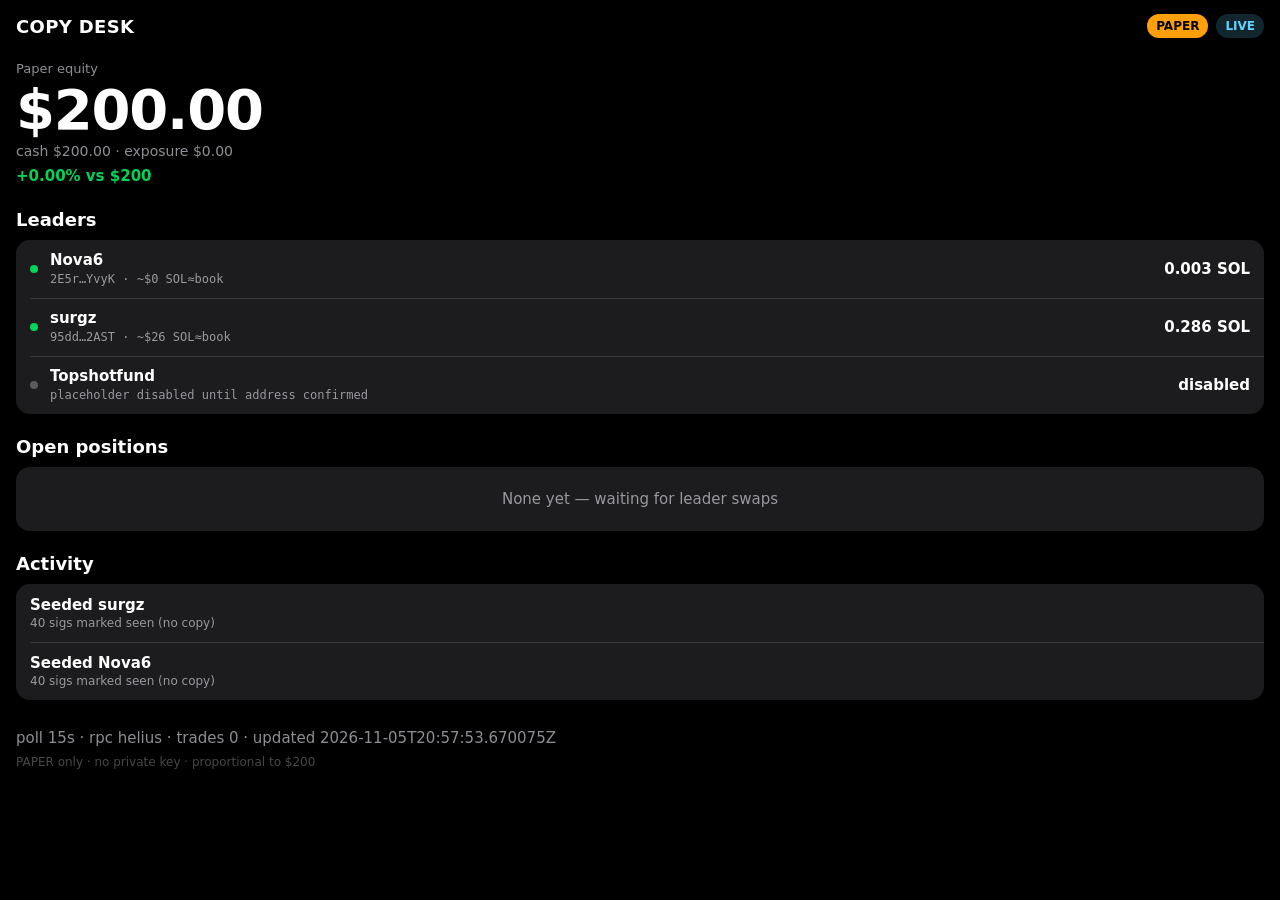
==== copydesk/d/dc-vjR1McxNhMVngVT8BZe5prF2eg2iDd-jC5MIWOZQ/index.html @ dd700f11 "initial COPY DESK PAPER publish" ====
<!doctype html>
<html lang="en">
<head>
<meta charset="utf-8">
<meta name="viewport" content="width=device-width,initial-scale=1,viewport-fit=cover">
<meta name="apple-mobile-web-app-capable" content="yes">
<meta name="apple-mobile-web-app-status-bar-style" content="black">
<meta name="apple-mobile-web-app-title" content="COPY DESK">
<meta name="theme-color" content="#000000">
<meta name="referrer" content="no-referrer">
<link rel="stylesheet" href="app.css">
<title>COPY DESK · PAPER</title>
<script>
/* Relative base for GitHub Pages under /copydesk/d/<path>/ */
window.COPYDESK_BASE = (function(){
  var p = location.pathname;
  if (p.endsWith('/')) return p;
  if (p.endsWith('.html')) return p.replace(/[^/]+$/, '');
  return p.replace(/\/?$/, '/');
})();
</script>
</head>
<body>
<div id="err" class="err" hidden></div>
<header class="top">
  <div class="brand">COPY DESK</div>
  <span class="pill paper">PAPER</span>
  <span class="pill cyan" id="alive">…</span>
</header>
<section class="balwrap">
  <div class="label">Paper equity</div>
  <div class="bal" id="bal">$—</div>
  <div class="sub" id="sub">cash — · exposure —</div>
  <div class="today" id="today"></div>
</section>
<section>
  <h2>Leaders</h2>
  <div class="list" id="leaders"></div>
</section>
<section>
  <h2>Open positions</h2>
  <div class="list" id="positions"><div class="empty-msg">None yet — waiting for leader swaps</div></div>
</section>
<section>
  <h2>Activity</h2>
  <div class="list" id="activity"><div class="empty-msg">No activity</div></div>
</section>
<section class="foot">
  <div class="t2" id="meta"></div>
  <div class="t3">PAPER only · no private key · proportional to $200</div>
</section>
<script src="app.js"></script>
</body>
</html>
---- copydesk/d/dc-vjR1McxNhMVngVT8BZe5prF2eg2iDd-jC5MIWOZQ/app.css ----
:root{--bg:#000;--t1:#fff;--t2:rgba(235,235,245,.6);--t3:rgba(235,235,245,.3);--sep:rgba(84,84,88,.55);
--c1:#1c1c1e;--c2:#2c2c2e;--green:#00d35a;--red:#ff453a;--orange:#ff9f0a;--cyan:#64d2ff;--blue:#0a84ff;
--disp:-apple-system,"SF Pro Display",system-ui,sans-serif;--text:-apple-system,"SF Pro Text",system-ui,sans-serif;--mono:ui-monospace,"SF Mono",Menlo,monospace}
*{box-sizing:border-box;-webkit-tap-highlight-color:transparent}
html,body{margin:0;background:var(--bg);color:var(--t1);font:15px/1.35 var(--text);-webkit-font-smoothing:antialiased}
body{padding:env(safe-area-inset-top) 16px calc(28px + env(safe-area-inset-bottom))}
.err{position:sticky;top:0;z-index:30;background:var(--red);color:#fff;font-size:13px;padding:8px 16px;margin:0 -16px 12px}
.top{display:flex;align-items:center;gap:8px;height:52px}
.brand{font:700 18px var(--disp);letter-spacing:.02em;flex:1}
.pill{display:inline-flex;align-items:center;height:24px;padding:0 9px;border-radius:12px;font-weight:700;font-size:12px}
.paper{background:var(--orange);color:#000}
.cyan{background:rgba(100,210,255,.18);color:var(--cyan)}
.cyan.off{background:var(--c2);color:var(--t3)}
.balwrap{margin:8px 0 18px}
.label{color:var(--t2);font-size:13px}
.bal{font:700 56px/1 var(--disp);letter-spacing:-1.2px;margin:4px 0}
.sub{color:var(--t2);font-size:14px}
.today{font-weight:600;margin-top:6px}
.up{color:var(--green)}.down{color:var(--red)}.t2{color:var(--t2)}.t3{color:var(--t3);font-size:12px;margin-top:6px}
h2{font:600 18px var(--disp);margin:22px 0 10px}
.list{background:var(--c1);border-radius:14px;overflow:hidden}
.row{display:flex;align-items:center;gap:12px;min-height:58px;padding:10px 14px;position:relative}
.row+.row::before{content:"";position:absolute;top:0;left:14px;right:0;height:.5px;background:var(--sep)}
.row .m{flex:1;min-width:0}
.row .m b{display:block;font-weight:600;white-space:nowrap;overflow:hidden;text-overflow:ellipsis}
.row .m span{color:var(--t2);font-size:12px;display:block;white-space:nowrap;overflow:hidden;text-overflow:ellipsis}
.row .v{text-align:right;font-weight:600;font-variant-numeric:tabular-nums;white-space:nowrap}
.dot{width:8px;height:8px;border-radius:4px;background:var(--green);flex:0 0 auto}
.dot.off{background:var(--t3)}.dot.warn{background:var(--orange)}
.empty-msg{color:var(--t2);padding:22px 14px;text-align:center}
.foot{margin:28px 0 8px}
.mono{font-family:var(--mono);font-size:11px}
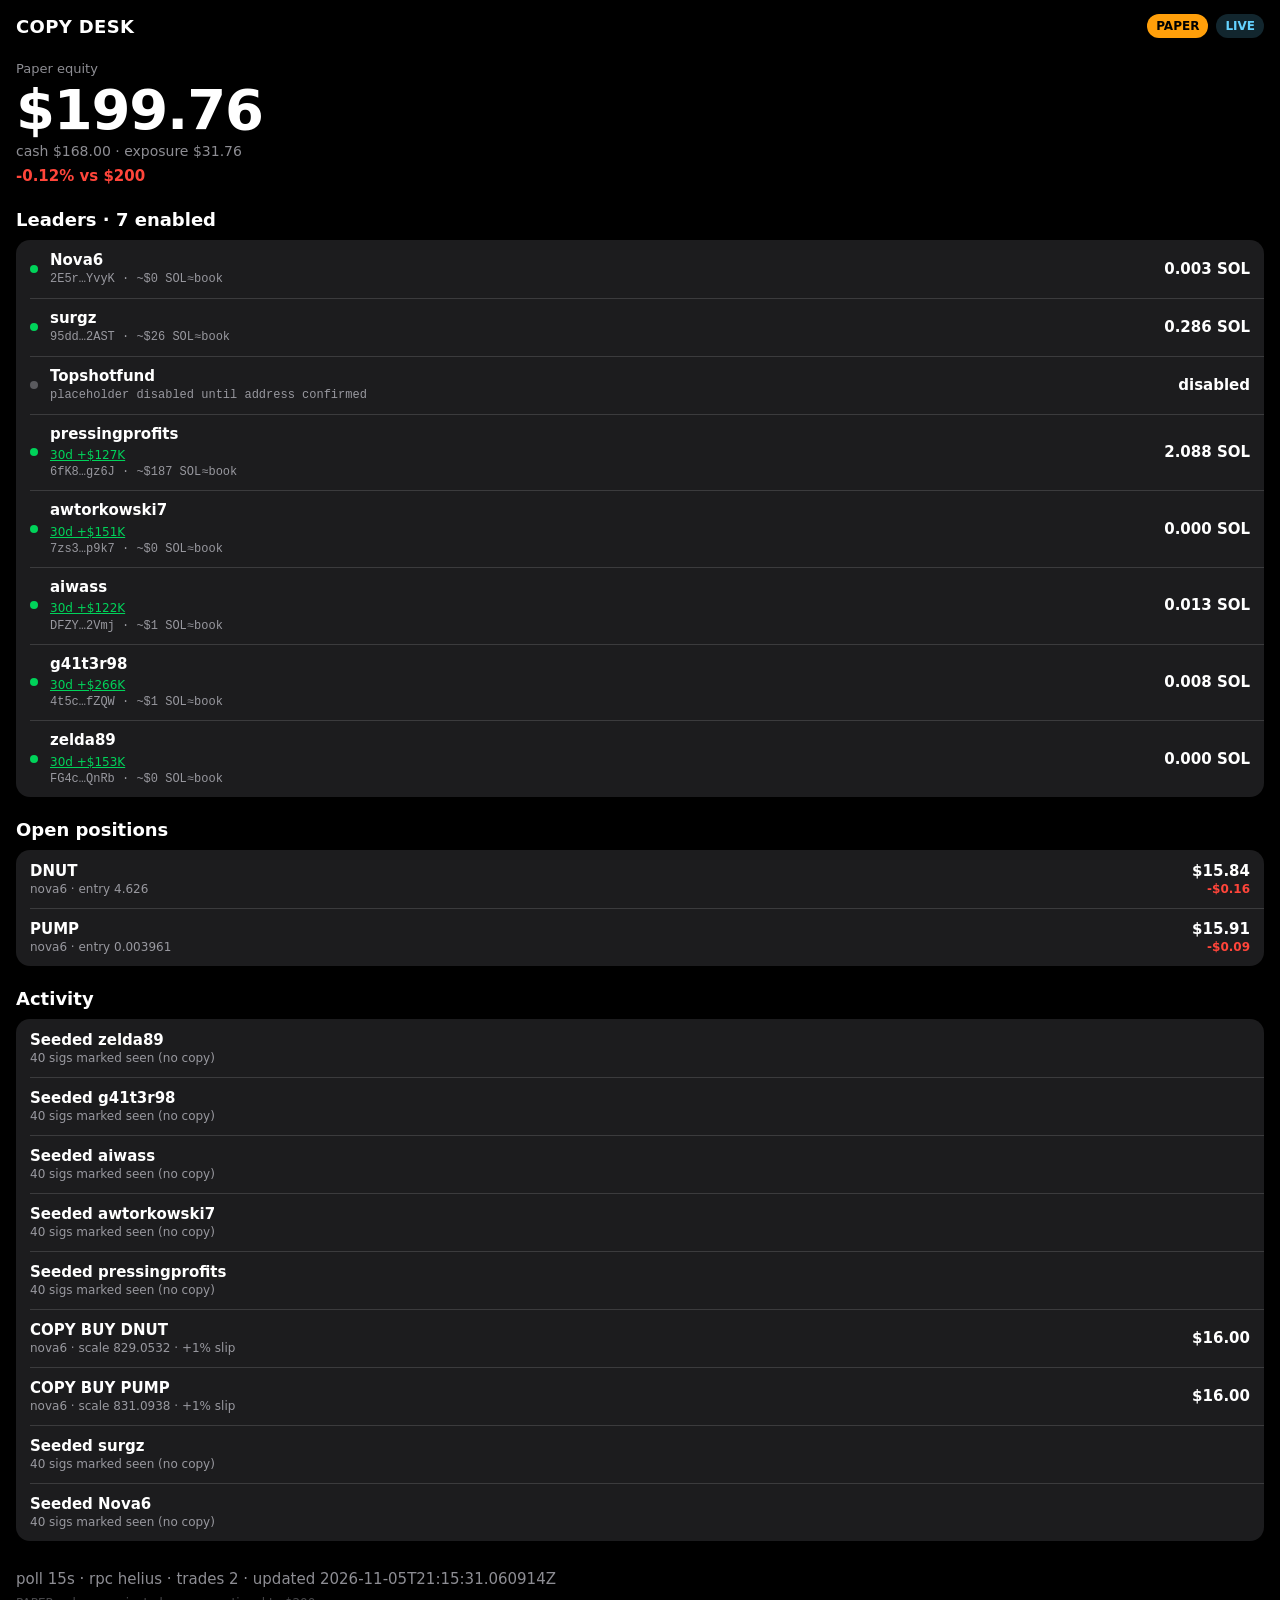
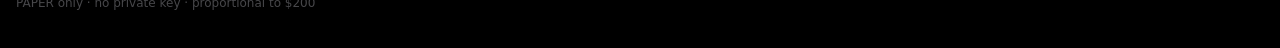
==== commit e27d53d0: "copydesk sync 2026-11-05T16:15:36-05:00" ====
--- a/copydesk/d/dc-vjR1McxNhMVngVT8BZe5prF2eg2iDd-jC5MIWOZQ/index.html
+++ b/copydesk/d/dc-vjR1McxNhMVngVT8BZe5prF2eg2iDd-jC5MIWOZQ/index.html
@@ -34,7 +34,7 @@
   <div class="today" id="today"></div>
 </section>
 <section>
-  <h2>Leaders</h2>
+  <h2 id="leaders-h">Leaders</h2>
   <div class="list" id="leaders"></div>
 </section>
 <section>
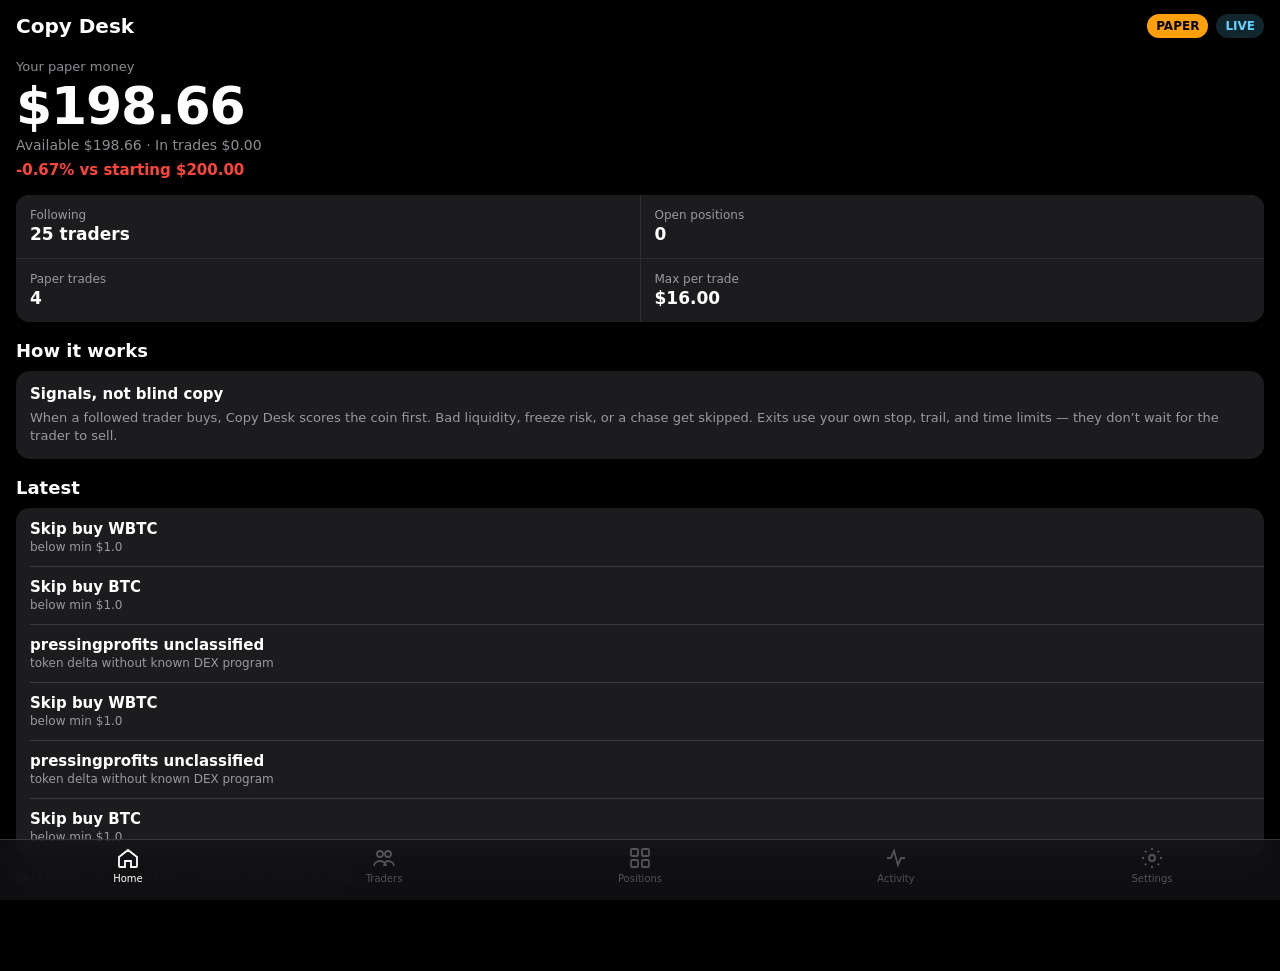
==== commit 913bf144: "copydesk sync 25 leaders + phone UI 2026-11-06T10:21:06-05:00" ====
--- a/copydesk/d/dc-vjR1McxNhMVngVT8BZe5prF2eg2iDd-jC5MIWOZQ/index.html
+++ b/copydesk/d/dc-vjR1McxNhMVngVT8BZe5prF2eg2iDd-jC5MIWOZQ/index.html
@@ -5,13 +5,12 @@
 <meta name="viewport" content="width=device-width,initial-scale=1,viewport-fit=cover">
 <meta name="apple-mobile-web-app-capable" content="yes">
 <meta name="apple-mobile-web-app-status-bar-style" content="black">
-<meta name="apple-mobile-web-app-title" content="COPY DESK">
+<meta name="apple-mobile-web-app-title" content="Copy Desk">
 <meta name="theme-color" content="#000000">
 <meta name="referrer" content="no-referrer">
 <link rel="stylesheet" href="app.css">
-<title>COPY DESK · PAPER</title>
+<title>Copy Desk · PAPER</title>
 <script>
-/* Relative base for GitHub Pages under /copydesk/d/<path>/ */
 window.COPYDESK_BASE = (function(){
   var p = location.pathname;
   if (p.endsWith('/')) return p;
@@ -22,33 +21,29 @@
 </head>
 <body>
 <div id="err" class="err" hidden></div>
-<header class="top">
-  <div class="brand">COPY DESK</div>
-  <span class="pill paper">PAPER</span>
-  <span class="pill cyan" id="alive">…</span>
-</header>
-<section class="balwrap">
-  <div class="label">Paper equity</div>
-  <div class="bal" id="bal">$—</div>
-  <div class="sub" id="sub">cash — · exposure —</div>
-  <div class="today" id="today"></div>
-</section>
-<section>
-  <h2 id="leaders-h">Leaders</h2>
-  <div class="list" id="leaders"></div>
-</section>
-<section>
-  <h2>Open positions</h2>
-  <div class="list" id="positions"><div class="empty-msg">None yet — waiting for leader swaps</div></div>
-</section>
-<section>
-  <h2>Activity</h2>
-  <div class="list" id="activity"><div class="empty-msg">No activity</div></div>
-</section>
-<section class="foot">
-  <div class="t2" id="meta"></div>
-  <div class="t3">PAPER only · no private key · proportional to $200</div>
-</section>
+<main id="view"></main>
+<nav class="tabs" id="tabs">
+  <button data-tab="home" class="on" type="button">
+    <svg viewBox="0 0 24 24"><path d="M3 11l9-7 9 7v9a1 1 0 0 1-1 1h-5v-6H9v6H4a1 1 0 0 1-1-1z"/></svg>
+    <span>Home</span>
+  </button>
+  <button data-tab="traders" type="button">
+    <svg viewBox="0 0 24 24"><circle cx="8" cy="8" r="3"/><circle cx="16" cy="8" r="3"/><path d="M2 20c0-3 3-5 6-5s6 2 6 5M12 20c0-3 2-5 4-5 3 0 6 2 6 5"/></svg>
+    <span>Traders</span>
+  </button>
+  <button data-tab="positions" type="button">
+    <svg viewBox="0 0 24 24"><rect x="3" y="3" width="7" height="7" rx="1"/><rect x="14" y="3" width="7" height="7" rx="1"/><rect x="3" y="14" width="7" height="7" rx="1"/><rect x="14" y="14" width="7" height="7" rx="1"/></svg>
+    <span>Positions</span>
+  </button>
+  <button data-tab="activity" type="button">
+    <svg viewBox="0 0 24 24"><path d="M3 12h4l3-7 4 14 3-7h4"/></svg>
+    <span>Activity</span>
+  </button>
+  <button data-tab="settings" type="button">
+    <svg viewBox="0 0 24 24"><circle cx="12" cy="12" r="3"/><path d="M12 2v2M12 20v2M2 12h2M20 12h2M4.9 4.9l1.4 1.4M17.7 17.7l1.4 1.4M4.9 19.1l1.4-1.4M17.7 6.3l1.4-1.4"/></svg>
+    <span>Settings</span>
+  </button>
+</nav>
 <script src="app.js"></script>
 </body>
 </html>
--- a/copydesk/d/dc-vjR1McxNhMVngVT8BZe5prF2eg2iDd-jC5MIWOZQ/app.css
+++ b/copydesk/d/dc-vjR1McxNhMVngVT8BZe5prF2eg2iDd-jC5MIWOZQ/app.css
@@ -2,22 +2,31 @@
 --c1:#1c1c1e;--c2:#2c2c2e;--green:#00d35a;--red:#ff453a;--orange:#ff9f0a;--cyan:#64d2ff;--blue:#0a84ff;
 --disp:-apple-system,"SF Pro Display",system-ui,sans-serif;--text:-apple-system,"SF Pro Text",system-ui,sans-serif;--mono:ui-monospace,"SF Mono",Menlo,monospace}
 *{box-sizing:border-box;-webkit-tap-highlight-color:transparent}
+[hidden]{display:none!important}
 html,body{margin:0;background:var(--bg);color:var(--t1);font:15px/1.35 var(--text);-webkit-font-smoothing:antialiased}
-body{padding:env(safe-area-inset-top) 16px calc(28px + env(safe-area-inset-bottom))}
-.err{position:sticky;top:0;z-index:30;background:var(--red);color:#fff;font-size:13px;padding:8px 16px;margin:0 -16px 12px}
-.top{display:flex;align-items:center;gap:8px;height:52px}
-.brand{font:700 18px var(--disp);letter-spacing:.02em;flex:1}
+body{padding:env(safe-area-inset-top) 0 calc(84px + env(safe-area-inset-bottom))}
+button{font:inherit;color:inherit;background:none;border:0;padding:0;cursor:pointer}
+a{color:var(--blue);text-decoration:none}
+main{padding:0 16px}
+.err{position:sticky;top:0;z-index:30;background:var(--red);color:#fff;font-size:13px;padding:8px 16px}
+.nav{display:flex;align-items:center;gap:8px;min-height:52px}
+.nav .title{flex:1;font:700 20px var(--disp)}
 .pill{display:inline-flex;align-items:center;height:24px;padding:0 9px;border-radius:12px;font-weight:700;font-size:12px}
 .paper{background:var(--orange);color:#000}
 .cyan{background:rgba(100,210,255,.18);color:var(--cyan)}
 .cyan.off{background:var(--c2);color:var(--t3)}
-.balwrap{margin:8px 0 18px}
+.greenpill{background:rgba(0,211,90,.16);color:var(--green)}
+.balwrap{margin:6px 0 14px}
 .label{color:var(--t2);font-size:13px}
-.bal{font:700 56px/1 var(--disp);letter-spacing:-1.2px;margin:4px 0}
+.bal{font:700 52px/1 var(--disp);letter-spacing:-1.2px;margin:4px 0;font-variant-numeric:tabular-nums}
 .sub{color:var(--t2);font-size:14px}
 .today{font-weight:600;margin-top:6px}
-.up{color:var(--green)}.down{color:var(--red)}.t2{color:var(--t2)}.t3{color:var(--t3);font-size:12px;margin-top:6px}
-h2{font:600 18px var(--disp);margin:22px 0 10px}
+.up{color:var(--green)}.down{color:var(--red)}.t2{color:var(--t2)}.t3{color:var(--t3);font-size:12px}
+h2{font:600 18px var(--disp);margin:18px 0 10px}
+.stats{display:grid;grid-template-columns:1fr 1fr;gap:1px;background:var(--sep);border-radius:14px;overflow:hidden}
+.stats div{background:var(--c1);padding:12px 14px}
+.stats span{color:var(--t2);font-size:12px;display:block}
+.stats b{font-variant-numeric:tabular-nums;font-size:17px}
 .list{background:var(--c1);border-radius:14px;overflow:hidden}
 .row{display:flex;align-items:center;gap:12px;min-height:58px;padding:10px 14px;position:relative}
 .row+.row::before{content:"";position:absolute;top:0;left:14px;right:0;height:.5px;background:var(--sep)}
@@ -26,7 +35,24 @@
 .row .m span{color:var(--t2);font-size:12px;display:block;white-space:nowrap;overflow:hidden;text-overflow:ellipsis}
 .row .v{text-align:right;font-weight:600;font-variant-numeric:tabular-nums;white-space:nowrap}
 .dot{width:8px;height:8px;border-radius:4px;background:var(--green);flex:0 0 auto}
-.dot.off{background:var(--t3)}.dot.warn{background:var(--orange)}
+.dot.off{background:var(--t3)}.dot.warn{background:var(--orange)}.dot.red{background:var(--red)}
 .empty-msg{color:var(--t2);padding:22px 14px;text-align:center}
-.foot{margin:28px 0 8px}
+.search{width:100%;background:var(--c1);border:0;border-radius:12px;color:#fff;padding:12px 14px;font:inherit;margin:0 0 10px;min-height:44px}
+.seg{display:flex;background:var(--c1);border-radius:10px;padding:2px;margin-bottom:10px}
+.seg button{flex:1;min-height:36px;border-radius:8px;font-weight:600;color:var(--t2);font-size:13px}
+.seg button.on{background:var(--c2);color:var(--t1)}
+.card{background:var(--c1);border-radius:14px;padding:14px;margin-bottom:10px}
+.card h3{margin:0 0 6px;font:600 15px var(--disp)}
+.card p{margin:0;color:var(--t2);font-size:13px;line-height:1.4}
+.note{background:rgba(255,159,10,.12);border-radius:14px;padding:12px 14px;color:var(--orange);font-size:13px;line-height:1.4;margin:10px 0}
 .mono{font-family:var(--mono);font-size:11px}
+.tabs{position:fixed;left:0;right:0;bottom:0;z-index:20;display:flex;padding:6px 0 calc(6px + env(safe-area-inset-bottom));
+background:rgba(22,22,24,.72);-webkit-backdrop-filter:blur(20px) saturate(180%);backdrop-filter:blur(20px) saturate(180%);border-top:.5px solid var(--sep)}
+.tabs button{flex:1;min-height:48px;display:flex;flex-direction:column;align-items:center;gap:2px;font-size:10px;color:var(--t3)}
+.tabs svg{width:24px;height:24px;stroke:currentColor;fill:none;stroke-width:1.8}
+.tabs button.on{color:var(--t1)}
+.chip{display:inline-flex;align-items:center;background:var(--c2);border-radius:10px;padding:2px 8px;font-size:12px;font-weight:600;margin-right:4px}
+.rule{display:flex;justify-content:space-between;gap:10px;padding:10px 0;border-top:.5px solid var(--sep);font-size:14px}
+.rule:first-child{border-top:0}
+.rule span{color:var(--t2)}
+.rule b{font-variant-numeric:tabular-nums;text-align:right}
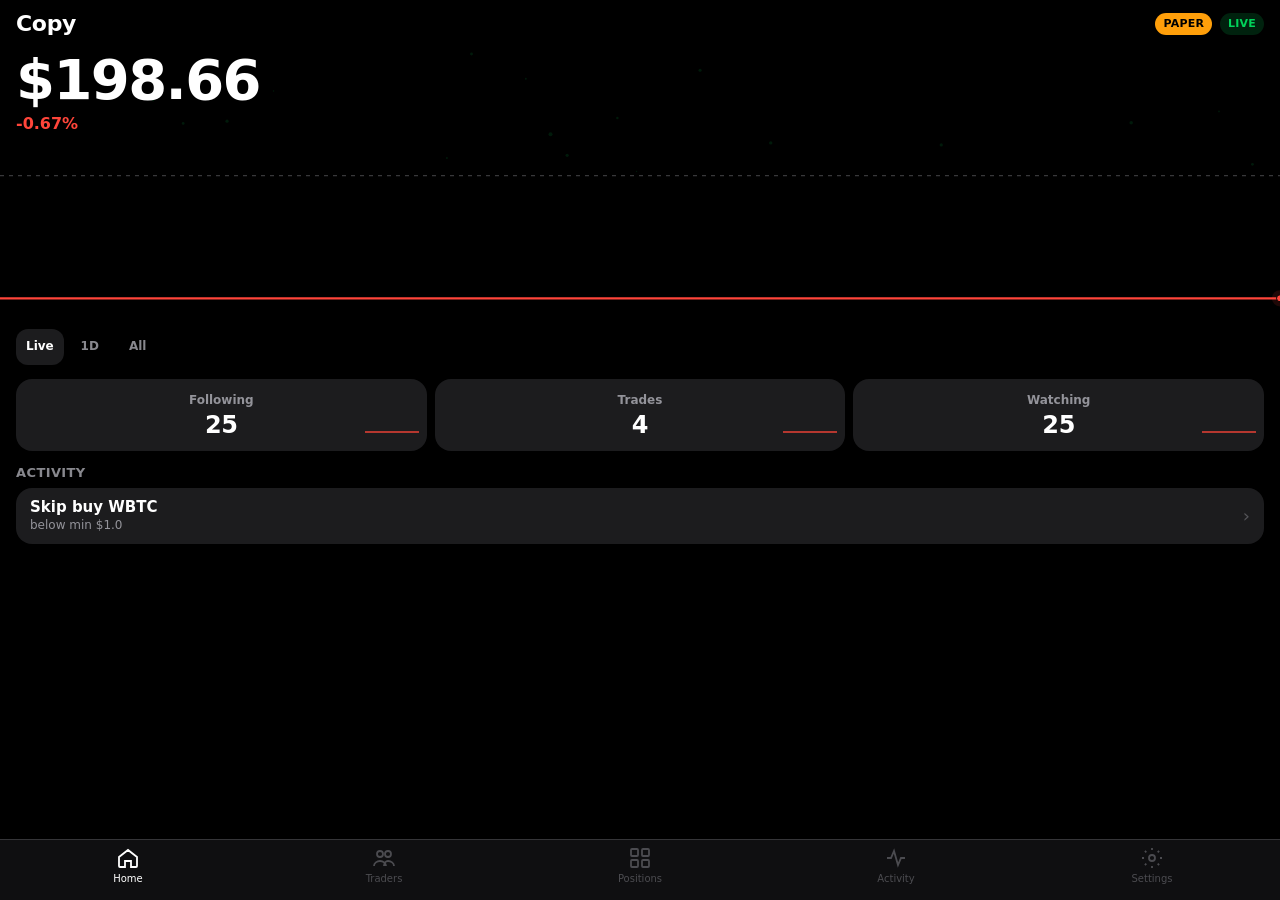
==== commit a849dd01: "copydesk minimal UI 2026-11-06T10:43:17-05:00" ====
--- a/copydesk/d/dc-vjR1McxNhMVngVT8BZe5prF2eg2iDd-jC5MIWOZQ/index.html
+++ b/copydesk/d/dc-vjR1McxNhMVngVT8BZe5prF2eg2iDd-jC5MIWOZQ/index.html
@@ -22,6 +22,12 @@
 <body>
 <div id="err" class="err" hidden></div>
 <main id="view"></main>
+<div id="sheet" class="sheet" hidden>
+  <div class="panel" role="dialog" aria-modal="true">
+    <div class="grab"></div>
+    <div id="sheet-body"></div>
+  </div>
+</div>
 <nav class="tabs" id="tabs">
   <button data-tab="home" class="on" type="button">
     <svg viewBox="0 0 24 24"><path d="M3 11l9-7 9 7v9a1 1 0 0 1-1 1h-5v-6H9v6H4a1 1 0 0 1-1-1z"/></svg>
@@ -44,6 +50,7 @@
     <span>Settings</span>
   </button>
 </nav>
+<script src="chart.js"></script>
 <script src="app.js"></script>
 </body>
 </html>
--- a/copydesk/d/dc-vjR1McxNhMVngVT8BZe5prF2eg2iDd-jC5MIWOZQ/app.css
+++ b/copydesk/d/dc-vjR1McxNhMVngVT8BZe5prF2eg2iDd-jC5MIWOZQ/app.css
@@ -1,58 +1,92 @@
-:root{--bg:#000;--t1:#fff;--t2:rgba(235,235,245,.6);--t3:rgba(235,235,245,.3);--sep:rgba(84,84,88,.55);
---c1:#1c1c1e;--c2:#2c2c2e;--green:#00d35a;--red:#ff453a;--orange:#ff9f0a;--cyan:#64d2ff;--blue:#0a84ff;
---disp:-apple-system,"SF Pro Display",system-ui,sans-serif;--text:-apple-system,"SF Pro Text",system-ui,sans-serif;--mono:ui-monospace,"SF Mono",Menlo,monospace}
+:root{
+  --bg:#000;--t1:#fff;--t2:rgba(235,235,245,.58);--t3:rgba(235,235,245,.28);--sep:rgba(84,84,88,.55);
+  --c1:#1c1c1e;--c2:#2c2c2e;--green:#00d35a;--red:#ff453a;--orange:#ff9f0a;--cyan:#64d2ff;--blue:#0a84ff;
+  --disp:-apple-system,"SF Pro Display",system-ui,sans-serif;--text:-apple-system,"SF Pro Text",system-ui,sans-serif;--mono:ui-monospace,"SF Mono",Menlo,monospace
+}
 *{box-sizing:border-box;-webkit-tap-highlight-color:transparent}
 [hidden]{display:none!important}
-html,body{margin:0;background:var(--bg);color:var(--t1);font:15px/1.35 var(--text);-webkit-font-smoothing:antialiased}
-body{padding:env(safe-area-inset-top) 0 calc(84px + env(safe-area-inset-bottom))}
+html,body{margin:0;background:var(--bg);color:var(--t1);font:15px/1.3 var(--text);-webkit-font-smoothing:antialiased}
+body{padding:env(safe-area-inset-top) 0 calc(84px + env(safe-area-inset-bottom));overflow-x:hidden}
 button{font:inherit;color:inherit;background:none;border:0;padding:0;cursor:pointer}
 a{color:var(--blue);text-decoration:none}
-main{padding:0 16px}
-.err{position:sticky;top:0;z-index:30;background:var(--red);color:#fff;font-size:13px;padding:8px 16px}
-.nav{display:flex;align-items:center;gap:8px;min-height:52px}
-.nav .title{flex:1;font:700 20px var(--disp)}
-.pill{display:inline-flex;align-items:center;height:24px;padding:0 9px;border-radius:12px;font-weight:700;font-size:12px}
+main{padding:0 16px;position:relative}
+.err{position:sticky;top:0;z-index:40;background:var(--red);color:#fff;font-size:13px;padding:8px 16px}
+
+.nav{display:flex;align-items:center;gap:8px;min-height:48px}
+.nav .title{flex:1;font:700 22px/1.1 var(--disp);letter-spacing:-.3px}
+.pill{display:inline-flex;align-items:center;height:22px;padding:0 8px;border-radius:11px;font-weight:700;font-size:11px;letter-spacing:.2px}
 .paper{background:var(--orange);color:#000}
-.cyan{background:rgba(100,210,255,.18);color:var(--cyan)}
-.cyan.off{background:var(--c2);color:var(--t3)}
-.greenpill{background:rgba(0,211,90,.16);color:var(--green)}
-.balwrap{margin:6px 0 14px}
-.label{color:var(--t2);font-size:13px}
-.bal{font:700 52px/1 var(--disp);letter-spacing:-1.2px;margin:4px 0;font-variant-numeric:tabular-nums}
-.sub{color:var(--t2);font-size:14px}
-.today{font-weight:600;margin-top:6px}
+.live{background:rgba(0,211,90,.16);color:var(--green);position:relative;overflow:hidden}
+.live.off{background:var(--c2);color:var(--t3)}
+.live.on::after{content:"";position:absolute;inset:0;background:linear-gradient(90deg,transparent,rgba(255,255,255,.22),transparent);transform:translateX(-120%);animation:shimmer 2.4s ease-in-out infinite}
+@keyframes shimmer{to{transform:translateX(120%)}}
+
+.balwrap{margin:4px 0 2px;position:relative}
+.bal{font:700 56px/1 var(--disp);letter-spacing:-1.6px;font-variant-numeric:tabular-nums;display:flex;overflow:hidden}
+.bal .d{display:inline-block;height:1em;overflow:hidden;position:relative}
+.bal .d>span{display:flex;flex-direction:column;transition:transform 520ms cubic-bezier(.2,.8,.2,1)}
+.bal .d>span>i{font-style:normal;height:1em;line-height:1em}
+.delta{font-weight:700;font-size:16px;margin-top:6px}
 .up{color:var(--green)}.down{color:var(--red)}.t2{color:var(--t2)}.t3{color:var(--t3);font-size:12px}
-h2{font:600 18px var(--disp);margin:18px 0 10px}
-.stats{display:grid;grid-template-columns:1fr 1fr;gap:1px;background:var(--sep);border-radius:14px;overflow:hidden}
-.stats div{background:var(--c1);padding:12px 14px}
-.stats span{color:var(--t2);font-size:12px;display:block}
-.stats b{font-variant-numeric:tabular-nums;font-size:17px}
-.list{background:var(--c1);border-radius:14px;overflow:hidden}
-.row{display:flex;align-items:center;gap:12px;min-height:58px;padding:10px 14px;position:relative}
+
+.flow{pointer-events:none;position:absolute;left:0;right:0;top:0;height:120px;opacity:.35;z-index:0}
+.flow canvas{width:100%;height:100%;display:block}
+
+.chartwrap{position:relative;margin:8px -16px 0;height:180px;z-index:1}
+.chartwrap canvas{width:100%;height:100%;display:block}
+.ranges{display:flex;gap:4px;margin:6px 0 14px}
+.ranges button{min-width:44px;min-height:36px;border-radius:12px;font-weight:700;font-size:12px;color:var(--t2);padding:0 10px}
+.ranges button.on{background:var(--c1);color:var(--t1)}
+
+.stats{display:grid;grid-template-columns:repeat(3,1fr);gap:8px;margin:0 0 14px}
+.stat{background:var(--c1);border-radius:16px;padding:12px 12px 10px;min-height:72px;position:relative;overflow:hidden}
+.stat span{display:block;color:var(--t2);font-size:12px;font-weight:600;margin-bottom:4px}
+.stat b{font:700 24px/1 var(--disp);letter-spacing:-.4px;font-variant-numeric:tabular-nums}
+.stat canvas{position:absolute;right:8px;bottom:8px;width:54px;height:22px;opacity:.9}
+
+.list{background:var(--c1);border-radius:16px;overflow:hidden}
+.row{display:flex;align-items:center;gap:12px;min-height:56px;padding:10px 14px;position:relative;width:100%;text-align:left}
 .row+.row::before{content:"";position:absolute;top:0;left:14px;right:0;height:.5px;background:var(--sep)}
 .row .m{flex:1;min-width:0}
-.row .m b{display:block;font-weight:600;white-space:nowrap;overflow:hidden;text-overflow:ellipsis}
+.row .m b{display:block;font-weight:650;white-space:nowrap;overflow:hidden;text-overflow:ellipsis}
 .row .m span{color:var(--t2);font-size:12px;display:block;white-space:nowrap;overflow:hidden;text-overflow:ellipsis}
-.row .v{text-align:right;font-weight:600;font-variant-numeric:tabular-nums;white-space:nowrap}
+.row .v{text-align:right;font-weight:650;font-variant-numeric:tabular-nums;white-space:nowrap}
 .dot{width:8px;height:8px;border-radius:4px;background:var(--green);flex:0 0 auto}
 .dot.off{background:var(--t3)}.dot.warn{background:var(--orange)}.dot.red{background:var(--red)}
 .empty-msg{color:var(--t2);padding:22px 14px;text-align:center}
+.chev{color:var(--t3);font-size:18px;margin-left:4px}
+
 .search{width:100%;background:var(--c1);border:0;border-radius:12px;color:#fff;padding:12px 14px;font:inherit;margin:0 0 10px;min-height:44px}
 .seg{display:flex;background:var(--c1);border-radius:10px;padding:2px;margin-bottom:10px}
-.seg button{flex:1;min-height:36px;border-radius:8px;font-weight:600;color:var(--t2);font-size:13px}
+.seg button{flex:1;min-height:34px;border-radius:8px;font-weight:650;color:var(--t2);font-size:13px}
 .seg button.on{background:var(--c2);color:var(--t1)}
-.card{background:var(--c1);border-radius:14px;padding:14px;margin-bottom:10px}
-.card h3{margin:0 0 6px;font:600 15px var(--disp)}
-.card p{margin:0;color:var(--t2);font-size:13px;line-height:1.4}
-.note{background:rgba(255,159,10,.12);border-radius:14px;padding:12px 14px;color:var(--orange);font-size:13px;line-height:1.4;margin:10px 0}
+
+.card{background:var(--c1);border-radius:16px;padding:4px 14px;margin-bottom:10px}
+.rule{display:flex;justify-content:space-between;gap:10px;padding:12px 0;border-top:.5px solid var(--sep);font-size:14px}
+.rule:first-child{border-top:0}
+.rule span{color:var(--t2)}.rule b{font-variant-numeric:tabular-nums;text-align:right}
+.note{background:var(--c1);border-radius:14px;padding:12px 14px;color:var(--t2);font-size:13px;line-height:1.35;margin:8px 0 12px}
 .mono{font-family:var(--mono);font-size:11px}
+.hlabel{font:700 13px var(--text);color:var(--t2);margin:14px 0 8px;text-transform:uppercase;letter-spacing:.4px}
+
 .tabs{position:fixed;left:0;right:0;bottom:0;z-index:20;display:flex;padding:6px 0 calc(6px + env(safe-area-inset-bottom));
 background:rgba(22,22,24,.72);-webkit-backdrop-filter:blur(20px) saturate(180%);backdrop-filter:blur(20px) saturate(180%);border-top:.5px solid var(--sep)}
 .tabs button{flex:1;min-height:48px;display:flex;flex-direction:column;align-items:center;gap:2px;font-size:10px;color:var(--t3)}
 .tabs svg{width:24px;height:24px;stroke:currentColor;fill:none;stroke-width:1.8}
 .tabs button.on{color:var(--t1)}
-.chip{display:inline-flex;align-items:center;background:var(--c2);border-radius:10px;padding:2px 8px;font-size:12px;font-weight:600;margin-right:4px}
-.rule{display:flex;justify-content:space-between;gap:10px;padding:10px 0;border-top:.5px solid var(--sep);font-size:14px}
-.rule:first-child{border-top:0}
-.rule span{color:var(--t2)}
-.rule b{font-variant-numeric:tabular-nums;text-align:right}
+
+.sheet{position:fixed;inset:0;z-index:30;background:rgba(0,0,0,.55);display:flex;align-items:flex-end;opacity:0;pointer-events:none;transition:opacity 180ms ease}
+.sheet.open{opacity:1;pointer-events:auto}
+.sheet .panel{background:var(--c1);width:100%;max-height:82vh;overflow:auto;border-radius:18px 18px 0 0;padding:10px 16px calc(18px + env(safe-area-inset-bottom));transform:translateY(24px);transition:transform 220ms cubic-bezier(.2,.8,.2,1)}
+.sheet.open .panel{transform:translateY(0)}
+.sheet .grab{width:36px;height:5px;border-radius:3px;background:var(--c2);margin:4px auto 12px}
+.sheet h3{margin:0 0 4px;font:700 22px var(--disp)}
+.sheet .sub{color:var(--t2);margin:0 0 12px;font-size:13px}
+
+.feed-slot{min-height:56px}
+.feed-slot .row{animation:fadeup .45s ease}
+@keyframes fadeup{from{opacity:0;transform:translateY(8px)}to{opacity:1;transform:none}}
+
+@media (prefers-reduced-motion: reduce){
+  .bal .d>span,.sheet,.sheet .panel,.live.on::after,.feed-slot .row{transition:none!important;animation:none!important}
+}
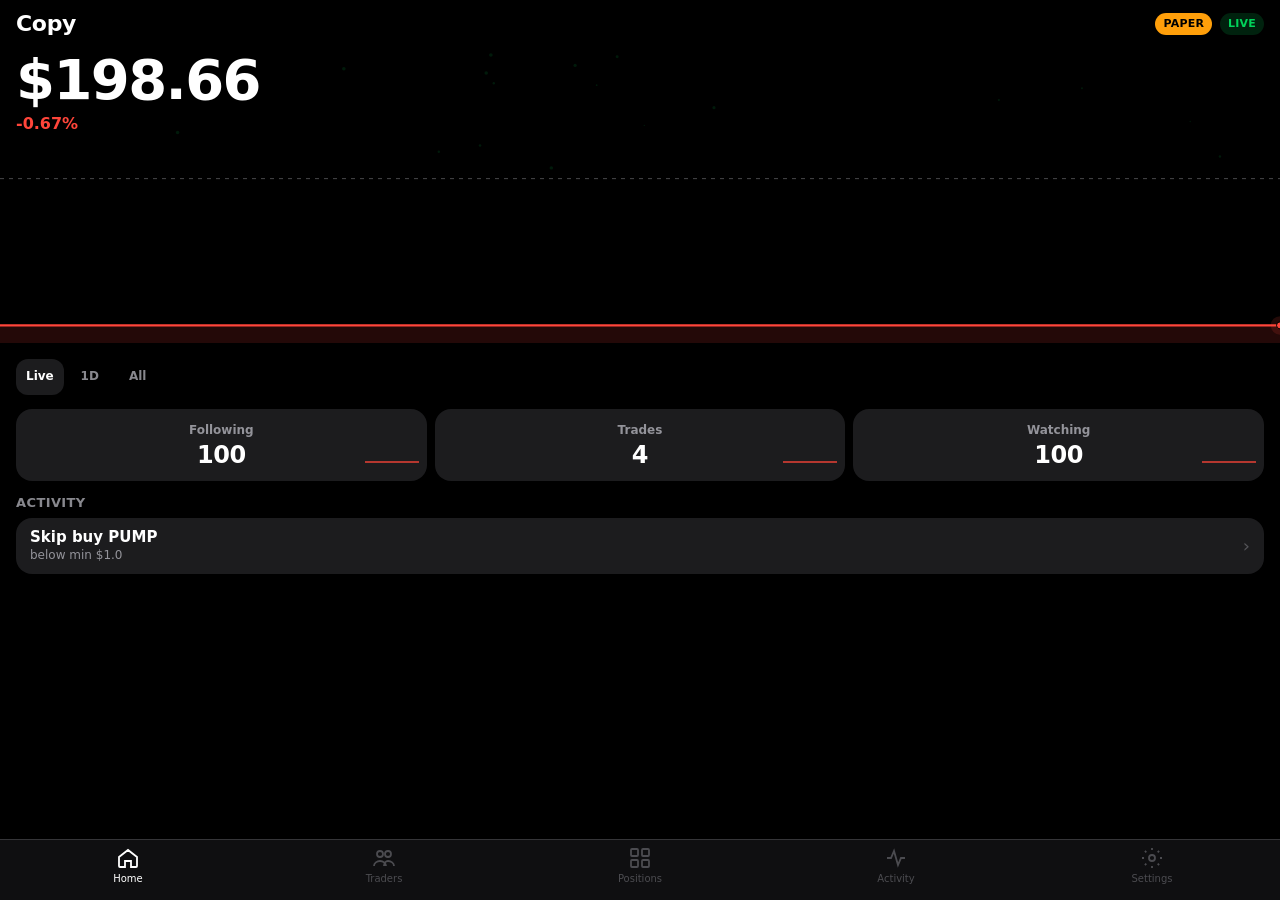
==== commit d29e345f: "fix Home static loader + hard root redirect 2026-11-06T11:53:40-05:00" ====
--- a/copydesk/d/dc-vjR1McxNhMVngVT8BZe5prF2eg2iDd-jC5MIWOZQ/index.html
+++ b/copydesk/d/dc-vjR1McxNhMVngVT8BZe5prF2eg2iDd-jC5MIWOZQ/index.html
@@ -21,7 +21,26 @@
 </head>
 <body>
 <div id="err" class="err" hidden></div>
-<main id="view"></main>
+<main id="view">
+<div class="nav">
+  <div class="title">Copy</div>
+  <span class="pill paper">PAPER</span>
+  <span class="pill live off">…</span>
+</div>
+<section class="balwrap">
+  <div class="bal skel-line skel-bal" aria-hidden="true"></div>
+  <div class="delta skel-line skel-delta" aria-hidden="true"></div>
+</section>
+<div class="chartwrap skel-chart" aria-hidden="true"><div class="skel-block"></div></div>
+<div class="ranges"><span class="skel-chip"></span><span class="skel-chip"></span><span class="skel-chip"></span></div>
+<div class="stats">
+  <div class="stat skel-stat"><span class="skel-line"></span><b class="skel-line"></b></div>
+  <div class="stat skel-stat"><span class="skel-line"></span><b class="skel-line"></b></div>
+  <div class="stat skel-stat"><span class="skel-line"></span><b class="skel-line"></b></div>
+</div>
+<div class="hlabel">Activity</div>
+<div class="list feed-slot"><div class="row skel-row"><div class="m"><b class="skel-line"></b><span class="skel-line"></span></div><div class="v skel-line"></div></div></div>
+</main>
 <div id="sheet" class="sheet" hidden>
   <div class="panel" role="dialog" aria-modal="true">
     <div class="grab"></div>
--- a/copydesk/d/dc-vjR1McxNhMVngVT8BZe5prF2eg2iDd-jC5MIWOZQ/app.css
+++ b/copydesk/d/dc-vjR1McxNhMVngVT8BZe5prF2eg2iDd-jC5MIWOZQ/app.css
@@ -32,7 +32,7 @@
 .flow{pointer-events:none;position:absolute;left:0;right:0;top:0;height:120px;opacity:.35;z-index:0}
 .flow canvas{width:100%;height:100%;display:block}
 
-.chartwrap{position:relative;margin:8px -16px 0;height:180px;z-index:1}
+.chartwrap{position:relative;margin:8px -16px 0;height:210px;z-index:1}
 .chartwrap canvas{width:100%;height:100%;display:block}
 .ranges{display:flex;gap:4px;margin:6px 0 14px}
 .ranges button{min-width:44px;min-height:36px;border-radius:12px;font-weight:700;font-size:12px;color:var(--t2);padding:0 10px}
@@ -90,3 +90,21 @@
 @media (prefers-reduced-motion: reduce){
   .bal .d>span,.sheet,.sheet .panel,.live.on::after,.feed-slot .row{transition:none!important;animation:none!important}
 }
+
+/* Lightweight Home placeholders (no empty shell) */
+.skel-line{display:block;height:14px;border-radius:8px;background:var(--c2);position:relative;overflow:hidden}
+.skel-bal{height:40px;width:62%;margin:10px 0 8px;border-radius:12px}
+.skel-delta{height:16px;width:28%;margin-top:8px}
+.skel-chart .skel-block{height:100%;width:100%;background:var(--c1);border-radius:0;position:relative;overflow:hidden}
+.skel-chip{display:inline-block;width:44px;height:28px;border-radius:12px;background:var(--c1);margin-right:4px}
+.skel-stat .skel-line{width:48%;margin-bottom:10px}
+.skel-stat b.skel-line{width:36%;height:22px}
+.skel-row .skel-line{height:12px;width:70%;margin:4px 0}
+.skel-row .v.skel-line{width:42px;height:12px}
+.skel-line::after,.skel-chart .skel-block::after,.skel-chip::after{
+  content:"";position:absolute;inset:0;background:linear-gradient(90deg,transparent,rgba(255,255,255,.08),transparent);
+  transform:translateX(-120%);animation:shimmer 1.8s ease-in-out infinite
+}
+@media (prefers-reduced-motion: reduce){
+  .skel-line::after,.skel-chart .skel-block::after,.skel-chip::after{animation:none!important}
+}
